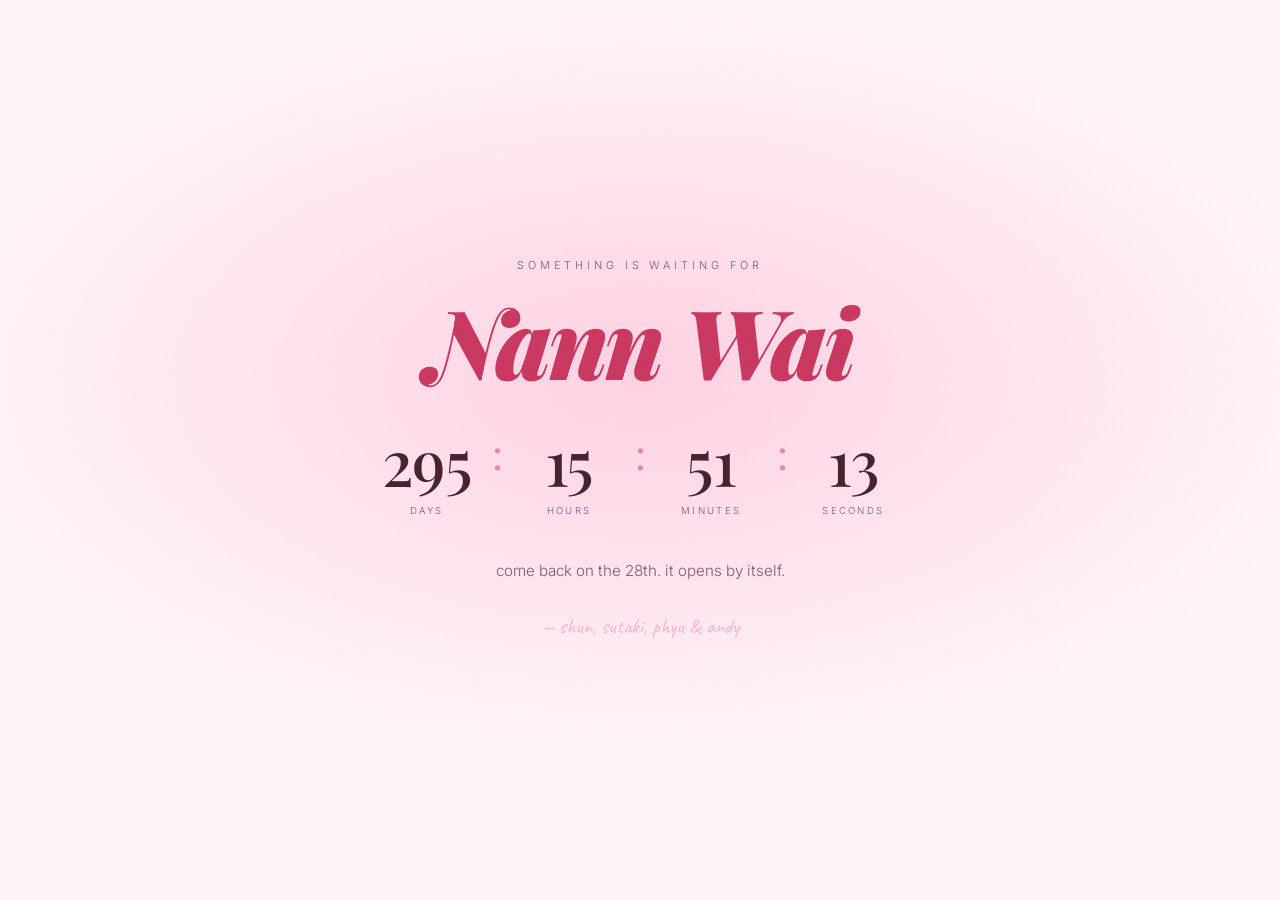
==== index.html @ 047a6dd8 "Add Nann Wai's birthday website A static, no-build birthday site. Shows a countdown until midnight J" ====
<!DOCTYPE html>
<html lang="en" data-theme="blush">
<head>
<meta charset="UTF-8">
<meta name="viewport" content="width=device-width, initial-scale=1, viewport-fit=cover">
<title>for nann wai</title>
<meta name="description" content="a small place made for nann wai.">
<meta name="robots" content="noindex, nofollow">
<meta name="theme-color" content="#fff6f9">
<link rel="icon" href="data:image/svg+xml,<svg xmlns='http://www.w3.org/2000/svg' viewBox='0 0 100 100'><text y='.9em' font-size='90'>&#10084;&#65039;</text></svg>">
<link rel="preconnect" href="https://fonts.googleapis.com">
<link rel="preconnect" href="https://fonts.gstatic.com" crossorigin>
<link href="https://fonts.googleapis.com/css2?family=Playfair+Display:ital,wght@0,500;0,700;0,900;1,500;1,700&family=Inter:wght@300;400;500;600&family=Caveat:wght@500;600&family=Noto+Sans+Myanmar:wght@400;500&display=swap" rel="stylesheet">
<link rel="stylesheet" href="assets/css/style.css">
</head>
<body>

<!-- film grain overlay, sits above everything, ignores clicks -->
<div class="grain" aria-hidden="true"></div>

<!-- ============ THE GATE (countdown before her birthday) ============ -->
<div id="gate" class="gate" hidden>
  <div class="gate-inner">
    <p class="gate-eyebrow" id="gate-eyebrow">something is waiting for</p>
    <h1 class="gate-name" id="gate-name">Nann Wai</h1>
    <div class="countdown" id="countdown" role="timer" aria-live="off">
      <div class="cd-unit"><span class="cd-num" id="cd-days">--</span><span class="cd-label">days</span></div>
      <div class="cd-sep">:</div>
      <div class="cd-unit"><span class="cd-num" id="cd-hours">--</span><span class="cd-label">hours</span></div>
      <div class="cd-sep">:</div>
      <div class="cd-unit"><span class="cd-num" id="cd-mins">--</span><span class="cd-label">minutes</span></div>
      <div class="cd-sep">:</div>
      <div class="cd-unit"><span class="cd-num" id="cd-secs">--</span><span class="cd-label">seconds</span></div>
    </div>
    <p class="gate-note" id="gate-note"></p>
    <p class="gate-sign" id="gate-sign"></p>
  </div>
</div>

<!-- ============ THE SITE ============ -->
<div id="site" class="site" hidden>

  <!-- theme picker -->
  <div class="theme-bar" id="theme-bar">
    <button class="theme-toggle" id="theme-toggle" aria-expanded="false" aria-controls="theme-list" title="change the colours">
      <span class="theme-dot" aria-hidden="true"></span>
      <span class="theme-toggle-text">colours</span>
    </button>
    <div class="theme-list" id="theme-list" hidden></div>
  </div>

  <!-- hero -->
  <header class="hero" id="top">
    <div class="hero-glow" aria-hidden="true"></div>
    <div class="wrap">
      <p class="eyebrow reveal" id="hero-eyebrow"></p>
      <h1 class="hero-title reveal" id="hero-title"></h1>
      <p class="hero-sub reveal" id="hero-sub"></p>
      <div class="hero-body reveal" id="hero-body"></div>
      <nav class="hero-nav reveal" id="hero-nav" aria-label="sections"></nav>
    </div>
    <div class="scroll-hint reveal" aria-hidden="true"><span></span></div>
  </header>

  <main>
    <!-- videos — the first thing she sees -->
    <section class="section" id="videos">
      <div class="wrap">
        <p class="eyebrow reveal">no. 01</p>
        <h2 class="section-title reveal" id="videos-title"></h2>
        <p class="section-lede reveal" id="videos-lede"></p>
        <div class="video-grid" id="video-grid"></div>
      </div>
    </section>

    <!-- letters -->
    <section class="section section-alt" id="letters">
      <div class="wrap">
        <p class="eyebrow reveal">no. 02</p>
        <h2 class="section-title reveal" id="letters-title"></h2>
        <p class="section-lede reveal" id="letters-lede"></p>
        <div class="letter-grid" id="letter-grid"></div>
      </div>
    </section>

    <!-- open when -->
    <section class="section" id="openwhen">
      <div class="wrap">
        <p class="eyebrow reveal">no. 03</p>
        <h2 class="section-title reveal" id="ow-title"></h2>
        <p class="section-lede reveal" id="ow-lede"></p>
        <div class="env-grid" id="env-grid"></div>
        <p class="ow-foot reveal" id="ow-foot"></p>
      </div>
    </section>

    <!-- photos -->
    <section class="section section-alt" id="photos">
      <div class="wrap">
        <p class="eyebrow reveal">no. 04</p>
        <h2 class="section-title reveal" id="photos-title"></h2>
        <p class="section-lede reveal" id="photos-lede"></p>
        <div class="photo-grid" id="photo-grid"></div>
      </div>
    </section>

    <!-- music -->
    <section class="section" id="music">
      <div class="wrap">
        <p class="eyebrow reveal">no. 05</p>
        <h2 class="section-title reveal" id="music-title"></h2>
        <p class="section-lede reveal" id="music-lede"></p>
        <div class="track-list" id="track-list"></div>
      </div>
    </section>

    <!-- closing -->
    <section class="section closing" id="closing">
      <div class="wrap">
        <h2 class="closing-title reveal" id="closing-title"></h2>
        <div class="closing-body reveal" id="closing-body"></div>
        <p class="closing-sign reveal" id="closing-sign"></p>
      </div>
    </section>
  </main>

  <footer class="footer">
    <div class="wrap">
      <p id="footer-next" class="footer-next"></p>
      <p class="footer-made" id="footer-made"></p>
    </div>
  </footer>
</div>

<!-- ============ READER (opens letters + envelopes) ============ -->
<div class="reader" id="reader" hidden role="dialog" aria-modal="true" aria-labelledby="reader-title">
  <div class="reader-backdrop" data-close></div>
  <article class="reader-card" role="document">
    <button class="reader-close" id="reader-close" aria-label="close">&times;</button>
    <p class="reader-eyebrow" id="reader-eyebrow"></p>
    <h3 class="reader-title" id="reader-title"></h3>
    <div class="reader-body" id="reader-body"></div>
    <div class="reader-photos" id="reader-photos"></div>
    <p class="reader-sign" id="reader-sign"></p>
    <p class="reader-meta" id="reader-meta"></p>
  </article>
</div>

<!-- ============ LIGHTBOX (photos) ============ -->
<div class="lightbox" id="lightbox" hidden role="dialog" aria-modal="true" aria-label="photo">
  <div class="reader-backdrop" data-close></div>
  <button class="lb-close" id="lb-close" aria-label="close">&times;</button>
  <button class="lb-nav lb-prev" id="lb-prev" aria-label="previous photo">&#8249;</button>
  <button class="lb-nav lb-next" id="lb-next" aria-label="next photo">&#8250;</button>
  <figure class="lb-figure">
    <img id="lb-img" alt="">
    <figcaption id="lb-cap"></figcaption>
  </figure>
</div>

<script src="assets/js/content.js"></script>
<script src="assets/js/app.js"></script>
</body>
</html>
---- assets/css/style.css ----
/* ============================================================
   for nann wai — stylesheet
   You probably never need to edit this file.
   To change colours, open assets/js/content.js and set `theme`.
   ============================================================ */

/* ---------- THEME 1: blush (default) — baby pink, soft and sweet ---------- */
:root,
:root[data-theme="blush"] {
  --bg:        #fff6f9;
  --bg-2:      #ffeaf1;
  --surface:   rgba(200, 60, 110, 0.052);
  --surface-2: rgba(200, 60, 110, 0.095);
  --text:      #46212f;
  --muted:     #86556a;
  --accent:    #c9375f;
  --accent-2:  #ffb3cd;
  --line:      rgba(70, 33, 47, 0.13);
  --glow:      rgba(255, 158, 195, 0.42);
  --grain-op:  0.028;
  --shadow:    0 26px 60px rgba(200, 90, 130, 0.16);
  color-scheme: light;
}

/* ---------- THEME 2: sky — baby blue ---------- */
:root[data-theme="sky"] {
  --bg:        #f4faff;
  --bg-2:      #e4f1fd;
  --surface:   rgba(30, 90, 150, 0.05);
  --surface-2: rgba(30, 90, 150, 0.09);
  --text:      #1e3247;
  --muted:     #547090;
  --accent:    #2270ae;
  --accent-2:  #a5d6f7;
  --line:      rgba(30, 50, 71, 0.13);
  --glow:      rgba(150, 205, 248, 0.45);
  --grain-op:  0.028;
  --shadow:    0 26px 60px rgba(60, 120, 180, 0.16);
  color-scheme: light;
}

/* ---------- THEME 3: lavender — soft purple ---------- */
:root[data-theme="lavender"] {
  --bg:        #faf7ff;
  --bg-2:      #f0e9fd;
  --surface:   rgba(110, 70, 180, 0.05);
  --surface-2: rgba(110, 70, 180, 0.09);
  --text:      #322349;
  --muted:     #6a5a87;
  --accent:    #7c4fd0;
  --accent-2:  #c9b2f2;
  --line:      rgba(50, 35, 73, 0.13);
  --glow:      rgba(196, 168, 248, 0.42);
  --grain-op:  0.028;
  --shadow:    0 26px 60px rgba(120, 90, 190, 0.16);
  color-scheme: light;
}

/* ---------- THEME 4: mint — soft green ---------- */
:root[data-theme="mint"] {
  --bg:        #f3fcf8;
  --bg-2:      #e2f7ee;
  --surface:   rgba(20, 110, 85, 0.05);
  --surface-2: rgba(20, 110, 85, 0.09);
  --text:      #1b3c32;
  --muted:     #4c7265;
  --accent:    #16805e;
  --accent-2:  #9adcc4;
  --line:      rgba(27, 60, 50, 0.13);
  --glow:      rgba(155, 228, 202, 0.45);
  --grain-op:  0.028;
  --shadow:    0 26px 60px rgba(50, 150, 120, 0.15);
  color-scheme: light;
}

/* ---------- THEME 5: butter — warm cream ---------- */
:root[data-theme="butter"] {
  --bg:        #fffbf1;
  --bg-2:      #fff3dc;
  --surface:   rgba(150, 105, 20, 0.055);
  --surface-2: rgba(150, 105, 20, 0.1);
  --text:      #443318;
  --muted:     #77613c;
  --accent:    #99620b;
  --accent-2:  #ffd98a;
  --line:      rgba(68, 51, 24, 0.13);
  --glow:      rgba(255, 219, 150, 0.5);
  --grain-op:  0.028;
  --shadow:    0 26px 60px rgba(170, 130, 50, 0.15);
  color-scheme: light;
}

/* ---------- THEME 6: cherry — her red, softened ---------- */
:root[data-theme="cherry"] {
  --bg:        #fff8f6;
  --bg-2:      #ffece8;
  --surface:   rgba(190, 60, 55, 0.05);
  --surface-2: rgba(190, 60, 55, 0.09);
  --text:      #3f1a18;
  --muted:     #814d47;
  --accent:    #c73448;
  --accent-2:  #ffb2a8;
  --line:      rgba(63, 26, 24, 0.13);
  --glow:      rgba(255, 178, 168, 0.42);
  --grain-op:  0.028;
  --shadow:    0 26px 60px rgba(200, 90, 80, 0.16);
  color-scheme: light;
}

/* ---------- THEME 7: midnight — soft dark, for reading at 2am ---------- */
:root[data-theme="midnight"] {
  --bg:        #14121f;
  --bg-2:      #1c1930;
  --surface:   rgba(255, 255, 255, 0.05);
  --surface-2: rgba(255, 255, 255, 0.088);
  --text:      #f0ecfa;
  --muted:     #b0a7c9;
  --accent:    #f291b8;
  --accent-2:  #a9c8f5;
  --line:      rgba(255, 255, 255, 0.13);
  --glow:      rgba(240, 145, 185, 0.22);
  --grain-op:  0.045;
  --shadow:    0 30px 70px rgba(0, 0, 0, 0.5);
  color-scheme: dark;
}

/* ============================ base ============================ */
* { box-sizing: border-box; }

html { -webkit-text-size-adjust: 100%; scroll-behavior: smooth; }

body {
  margin: 0;
  background: var(--bg);
  color: var(--text);
  font-family: "Inter", -apple-system, BlinkMacSystemFont, "Segoe UI", sans-serif;
  font-size: 16px;
  line-height: 1.7;
  font-weight: 300;
  -webkit-font-smoothing: antialiased;
  overflow-x: hidden;
  transition: background 0.6s ease, color 0.6s ease;
}

body.locked { overflow: hidden; }

img { max-width: 100%; display: block; }
[hidden] { display: none !important; }

.wrap {
  width: min(1080px, calc(100% - 2.5rem));
  margin: 0 auto;
}

::selection { background: var(--accent); color: #fff; }

:focus-visible {
  outline: 2px solid var(--accent);
  outline-offset: 3px;
  border-radius: 8px;
}

/* film grain */
.grain {
  position: fixed;
  inset: -50%;
  z-index: 9999;
  pointer-events: none;
  opacity: var(--grain-op);
  background-image: url("data:image/svg+xml,%3Csvg xmlns='http://www.w3.org/2000/svg' width='200' height='200'%3E%3Cfilter id='n'%3E%3CfeTurbulence type='fractalNoise' baseFrequency='0.85' numOctaves='3'/%3E%3C/filter%3E%3Crect width='200' height='200' filter='url(%23n)'/%3E%3C/svg%3E");
  animation: grainmove 0.8s steps(4) infinite;
}
@keyframes grainmove {
  0%   { transform: translate(0, 0); }
  25%  { transform: translate(-2%, 1%); }
  50%  { transform: translate(1%, -2%); }
  75%  { transform: translate(-1%, -1%); }
  100% { transform: translate(2%, 1%); }
}

/* shared type */
.eyebrow {
  font-size: 0.7rem;
  letter-spacing: 0.34em;
  text-transform: uppercase;
  color: var(--accent);
  font-weight: 500;
  margin: 0 0 1.2rem;
}

.section-title {
  font-family: "Playfair Display", Georgia, serif;
  font-weight: 700;
  font-size: clamp(2.1rem, 6vw, 3.6rem);
  line-height: 1.06;
  letter-spacing: -0.02em;
  margin: 0 0 1rem;
}

.section-lede {
  color: var(--muted);
  max-width: 46ch;
  margin: 0 0 3rem;
  font-size: 1.02rem;
}

.section { padding: clamp(4.5rem, 11vw, 8.5rem) 0; }
.section-alt { background: var(--bg-2); }

/* scroll reveal */
.reveal {
  opacity: 0;
  transform: translateY(22px);
  transition: opacity 0.9s cubic-bezier(.22,.61,.36,1), transform 0.9s cubic-bezier(.22,.61,.36,1);
}
.reveal.in { opacity: 1; transform: none; }

/* ============================ gate ============================ */
.gate {
  position: fixed;
  inset: 0;
  z-index: 500;
  display: grid;
  place-items: center;
  padding: 2rem 1.25rem;
  background:
    radial-gradient(ellipse 80% 60% at 50% 42%, var(--glow), transparent 70%),
    var(--bg);
  text-align: center;
}

.gate-inner { max-width: 720px; animation: fadein 1.6s ease both; }
@keyframes fadein { from { opacity: 0; transform: translateY(14px); } to { opacity: 1; } }

.gate-eyebrow {
  font-size: 0.68rem;
  letter-spacing: 0.36em;
  text-transform: uppercase;
  color: var(--muted);
  margin: 0 0 1.1rem;
}

.gate-name {
  font-family: "Playfair Display", Georgia, serif;
  font-weight: 900;
  font-style: italic;
  font-size: clamp(2.8rem, 12vw, 6rem);
  line-height: 1;
  letter-spacing: -0.03em;
  margin: 0 0 2.6rem;
  color: var(--accent);
}

.countdown {
  display: flex;
  align-items: flex-start;
  justify-content: center;
  gap: clamp(0.3rem, 2vw, 1.1rem);
  margin-bottom: 2.4rem;
}

.cd-unit { min-width: clamp(52px, 15vw, 96px); }

.cd-num {
  display: block;
  font-family: "Playfair Display", Georgia, serif;
  font-weight: 500;
  font-size: clamp(2.1rem, 9vw, 4rem);
  line-height: 1;
  font-variant-numeric: tabular-nums;
  letter-spacing: -0.02em;
}

.cd-label {
  display: block;
  margin-top: 0.6rem;
  font-size: 0.6rem;
  letter-spacing: 0.24em;
  text-transform: uppercase;
  color: var(--muted);
}

.cd-sep {
  font-family: "Playfair Display", Georgia, serif;
  font-size: clamp(1.4rem, 6vw, 2.6rem);
  line-height: 1.15;
  color: var(--accent);
  opacity: 0.5;
}

.gate-note {
  color: var(--muted);
  max-width: 34ch;
  margin: 0 auto 1.6rem;
  font-size: 0.95rem;
}

.gate-sign {
  font-family: "Caveat", cursive;
  font-size: 1.3rem;
  color: var(--accent-2);
  margin: 0;
}

/* ============================ hero ============================ */
.hero {
  position: relative;
  min-height: 100svh;
  display: flex;
  flex-direction: column;
  justify-content: center;
  padding: 7rem 0 5rem;
  overflow: hidden;
}

.hero-glow {
  position: absolute;
  inset: 0;
  background: radial-gradient(ellipse 70% 55% at 22% 32%, var(--glow), transparent 68%);
  pointer-events: none;
}

.hero .wrap { position: relative; }

.hero-title {
  font-family: "Playfair Display", Georgia, serif;
  font-weight: 900;
  font-style: italic;
  font-size: clamp(3.2rem, 15vw, 9rem);
  line-height: 0.92;
  letter-spacing: -0.04em;
  margin: 0 0 1.4rem;
  transition-delay: 0.1s;
}

.hero-sub {
  font-family: "Playfair Display", Georgia, serif;
  font-size: clamp(1.1rem, 3.2vw, 1.7rem);
  font-style: italic;
  color: var(--accent);
  margin: 0 0 2.2rem;
  transition-delay: 0.2s;
}

.hero-body {
  max-width: 52ch;
  color: var(--muted);
  font-size: 1.05rem;
  transition-delay: 0.3s;
}
.hero-body p { margin: 0 0 1rem; }

.hero-nav {
  display: flex;
  flex-wrap: wrap;
  gap: 0.6rem;
  margin-top: 2.8rem;
  transition-delay: 0.4s;
}

.hero-nav a {
  color: var(--text);
  text-decoration: none;
  font-size: 0.78rem;
  letter-spacing: 0.14em;
  text-transform: uppercase;
  padding: 0.7rem 1.2rem;
  border: 1px solid var(--line);
  border-radius: 100px;
  transition: border-color 0.3s, color 0.3s, background 0.3s;
}
.hero-nav a:hover {
  border-color: var(--accent);
  color: var(--accent);
  background: var(--surface);
}

.scroll-hint {
  position: absolute;
  bottom: 2.2rem;
  left: 50%;
  transform: translateX(-50%);
  width: 1px;
  height: 46px;
  background: var(--line);
  overflow: hidden;
  transition-delay: 0.8s;
}
.scroll-hint span {
  position: absolute;
  inset: 0;
  background: var(--accent);
  animation: scrolldrop 2.4s ease-in-out infinite;
}
@keyframes scrolldrop {
  0%   { transform: translateY(-100%); }
  60%, 100% { transform: translateY(100%); }
}

/* ============================ letters ============================ */
.letter-grid {
  display: grid;
  grid-template-columns: repeat(auto-fill, minmax(250px, 1fr));
  gap: 1.1rem;
}

.letter-card {
  position: relative;
  text-align: left;
  background: var(--surface);
  border: 1px solid var(--line);
  border-radius: 18px;
  padding: 2rem 1.6rem 1.7rem;
  color: inherit;
  font: inherit;
  cursor: pointer;
  overflow: hidden;
  transition: transform 0.45s cubic-bezier(.22,.61,.36,1), border-color 0.45s, background 0.45s;
}
.letter-card::before {
  content: "";
  position: absolute;
  top: 0; left: 0;
  width: 100%;
  height: 2px;
  background: var(--accent);
  transform: scaleX(0);
  transform-origin: left;
  transition: transform 0.5s cubic-bezier(.22,.61,.36,1);
}
.letter-card:hover {
  transform: translateY(-5px);
  border-color: var(--accent);
  background: var(--surface-2);
}
.letter-card:hover::before { transform: scaleX(1); }

.lc-from {
  font-family: "Playfair Display", Georgia, serif;
  font-size: 1.5rem;
  font-weight: 700;
  margin: 0 0 0.2rem;
  line-height: 1.2;
}
.lc-role {
  font-size: 0.66rem;
  letter-spacing: 0.2em;
  text-transform: uppercase;
  color: var(--accent);
  margin: 0 0 1.1rem;
}
.lc-preview {
  color: var(--muted);
  font-size: 0.92rem;
  margin: 0 0 1.4rem;
  display: -webkit-box;
  -webkit-line-clamp: 3;
  -webkit-box-orient: vertical;
  line-clamp: 3;
  overflow: hidden;
}
.lc-open {
  font-size: 0.68rem;
  letter-spacing: 0.2em;
  text-transform: uppercase;
  color: var(--text);
  opacity: 0.6;
}

/* ============================ open when ============================ */
.env-grid {
  display: grid;
  grid-template-columns: repeat(auto-fill, minmax(215px, 1fr));
  gap: 1.1rem;
}

.env {
  position: relative;
  text-align: center;
  background: var(--surface);
  border: 1px solid var(--line);
  border-radius: 18px;
  padding: 2.6rem 1.3rem 1.9rem;
  color: inherit;
  font: inherit;
  cursor: pointer;
  transition: transform 0.45s cubic-bezier(.22,.61,.36,1), border-color 0.45s, background 0.45s;
}
.env:hover {
  transform: translateY(-5px) rotate(-0.5deg);
  border-color: var(--accent);
  background: var(--surface-2);
}

/* the wax seal */
.env-seal {
  width: 46px;
  height: 46px;
  margin: 0 auto 1.2rem;
  border-radius: 50%;
  display: grid;
  place-items: center;
  background: var(--accent);
  color: #fff;
  font-family: "Playfair Display", Georgia, serif;
  font-size: 1.1rem;
  font-style: italic;
  box-shadow: 0 0 0 4px color-mix(in srgb, var(--accent) 22%, transparent);
  transition: transform 0.5s cubic-bezier(.34,1.56,.64,1), opacity 0.4s;
}
.env:hover .env-seal { transform: scale(1.1) rotate(8deg); }

.env.opened .env-seal {
  background: transparent;
  color: var(--accent);
  border: 1px dashed var(--accent);
  box-shadow: none;
  opacity: 0.75;
}

.env-title {
  font-family: "Playfair Display", Georgia, serif;
  font-size: 1.12rem;
  font-weight: 500;
  font-style: italic;
  line-height: 1.35;
  margin: 0;
}

.env-status {
  display: block;
  margin-top: 1rem;
  font-size: 0.63rem;
  letter-spacing: 0.18em;
  text-transform: uppercase;
  color: var(--muted);
  min-height: 1em;
}

.ow-foot {
  margin-top: 3rem;
  color: var(--muted);
  font-family: "Caveat", cursive;
  font-size: 1.25rem;
  text-align: center;
}

/* ============================ photos ============================ */
.photo-grid {
  display: grid;
  grid-template-columns: repeat(auto-fill, minmax(230px, 1fr));
  gap: 1rem;
}

.photo {
  position: relative;
  aspect-ratio: 4 / 5;
  background: var(--surface);
  border: 1px solid var(--line);
  border-radius: 16px;
  overflow: hidden;
  cursor: pointer;
  padding: 0;
  transition: transform 0.5s cubic-bezier(.22,.61,.36,1);
}
.photo img {
  width: 100%;
  height: 100%;
  object-fit: cover;
  filter: saturate(0.94) contrast(1.04);
  transition: transform 0.9s cubic-bezier(.22,.61,.36,1), filter 0.6s;
}
.photo:hover { transform: translateY(-4px); }
.photo:hover img { transform: scale(1.05); filter: saturate(1.05) contrast(1.02); }

.photo-cap {
  position: absolute;
  left: 0; right: 0; bottom: 0;
  padding: 2.4rem 1rem 0.9rem;
  background: linear-gradient(transparent, rgba(0,0,0,0.78));
  color: #fff;
  font-family: "Caveat", cursive;
  font-size: 1.1rem;
  text-align: left;
  opacity: 0;
  transform: translateY(8px);
  transition: opacity 0.4s, transform 0.4s;
}
.photo:hover .photo-cap, .photo:focus-visible .photo-cap { opacity: 1; transform: none; }

/* empty photo slot — an undeveloped frame */
.photo.empty {
  display: grid;
  place-items: center;
  cursor: default;
  border-style: dashed;
  background: var(--surface);
}
.photo.empty:hover { transform: none; }
.photo.empty span {
  font-family: "Caveat", cursive;
  color: var(--muted);
  font-size: 1.05rem;
  opacity: 0.6;
}

/* ============================ music ============================ */
.track-list {
  display: grid;
  gap: 0.7rem;
  max-width: 720px;
}

.track {
  display: flex;
  align-items: center;
  gap: 1.1rem;
  width: 100%;
  text-align: left;
  background: var(--surface);
  border: 1px solid var(--line);
  border-radius: 18px;
  padding: 1.1rem 1.3rem;
  color: inherit;
  font: inherit;
  text-decoration: none;
  cursor: pointer;
  transition: border-color 0.35s, background 0.35s, transform 0.35s;
}
.track:hover {
  border-color: var(--accent);
  background: var(--surface-2);
  transform: translateX(5px);
}

.track-play {
  flex: none;
  width: 36px;
  height: 36px;
  border-radius: 50%;
  display: grid;
  place-items: center;
  background: var(--accent);
  color: #fff;
  font-size: 0.7rem;
  padding-left: 3px;
}

.track-meta { min-width: 0; }
.track-title {
  font-family: "Playfair Display", Georgia, serif;
  font-size: 1.08rem;
  margin: 0;
  line-height: 1.3;
}
.track-artist {
  margin: 0.1rem 0 0;
  font-size: 0.78rem;
  color: var(--muted);
  letter-spacing: 0.05em;
}

.track-embed {
  grid-column: 1 / -1;
  aspect-ratio: 16 / 9;
  border-radius: 18px;
  overflow: hidden;
  border: 1px solid var(--line);
}
.track-embed iframe { width: 100%; height: 100%; border: 0; display: block; }

/* ============================ closing ============================ */
.closing { text-align: center; padding-bottom: 6rem; }
.closing-title {
  font-family: "Playfair Display", Georgia, serif;
  font-style: italic;
  font-weight: 700;
  font-size: clamp(2rem, 7vw, 4rem);
  line-height: 1.1;
  margin: 0 0 2rem;
  color: var(--accent);
}
.closing-body {
  max-width: 46ch;
  margin: 0 auto;
  color: var(--muted);
  font-size: 1.05rem;
}
.closing-body p { margin: 0 0 1rem; }
.closing-sign {
  font-family: "Caveat", cursive;
  font-size: 1.7rem;
  color: var(--text);
  margin-top: 2.4rem;
}

/* ============================ footer ============================ */
.footer {
  border-top: 1px solid var(--line);
  padding: 2.4rem 0 3.2rem;
  text-align: center;
}
.footer-next {
  font-size: 0.72rem;
  letter-spacing: 0.2em;
  text-transform: uppercase;
  color: var(--muted);
  margin: 0 0 0.6rem;
}
.footer-made {
  font-family: "Caveat", cursive;
  font-size: 1.15rem;
  color: var(--accent);
  margin: 0;
}

/* ============================ theme picker ============================ */
.theme-bar {
  position: fixed;
  top: 1.1rem;
  right: 1.1rem;
  z-index: 400;
}

.theme-toggle {
  display: flex;
  align-items: center;
  gap: 0.55rem;
  background: color-mix(in srgb, var(--bg) 78%, transparent);
  -webkit-backdrop-filter: blur(14px);
  backdrop-filter: blur(14px);
  border: 1px solid var(--line);
  border-radius: 100px;
  padding: 0.5rem 0.95rem 0.5rem 0.6rem;
  color: var(--text);
  font: inherit;
  font-size: 0.7rem;
  letter-spacing: 0.16em;
  text-transform: uppercase;
  cursor: pointer;
  transition: border-color 0.3s;
}
.theme-toggle:hover { border-color: var(--accent); }
.theme-dot {
  width: 13px;
  height: 13px;
  border-radius: 50%;
  background: var(--accent);
  flex: none;
}

.theme-list {
  position: absolute;
  top: calc(100% + 0.55rem);
  right: 0;
  background: color-mix(in srgb, var(--bg) 92%, transparent);
  -webkit-backdrop-filter: blur(18px);
  backdrop-filter: blur(18px);
  border: 1px solid var(--line);
  border-radius: 18px;
  padding: 0.45rem;
  display: grid;
  gap: 0.15rem;
  min-width: 168px;
  box-shadow: var(--shadow);
  animation: fadein 0.3s ease both;
}

.theme-opt {
  display: flex;
  align-items: center;
  gap: 0.65rem;
  width: 100%;
  background: none;
  border: 0;
  border-radius: 7px;
  padding: 0.55rem 0.7rem;
  color: var(--text);
  font: inherit;
  font-size: 0.8rem;
  text-align: left;
  cursor: pointer;
  transition: background 0.2s;
}
.theme-opt:hover { background: var(--surface-2); }
.theme-opt[aria-current="true"] { color: var(--accent); }
.theme-opt i {
  width: 15px;
  height: 15px;
  border-radius: 50%;
  flex: none;
  border: 1px solid var(--line);
}

/* ============================ reader (letter modal) ============================ */
.reader, .lightbox {
  position: fixed;
  inset: 0;
  z-index: 600;
  display: grid;
  place-items: center;
  padding: 1.25rem;
}

.reader-backdrop {
  position: absolute;
  inset: 0;
  background: rgba(0, 0, 0, 0.75);
  -webkit-backdrop-filter: blur(6px);
  backdrop-filter: blur(6px);
  animation: fadein 0.35s ease both;
}

.reader-card {
  position: relative;
  width: min(660px, 100%);
  max-height: 86svh;
  overflow-y: auto;
  overscroll-behavior: contain;
  background: var(--bg-2);
  border: 1px solid var(--line);
  border-radius: 24px;
  padding: clamp(2rem, 5vw, 3.4rem);
  box-shadow: var(--shadow);
  animation: readerin 0.5s cubic-bezier(.22,.61,.36,1) both;
}
@keyframes readerin {
  from { opacity: 0; transform: translateY(24px) scale(0.985); }
  to   { opacity: 1; transform: none; }
}

.reader-close {
  position: sticky;
  top: 0;
  float: right;
  margin: -0.6rem -0.6rem 0 1rem;
  width: 38px;
  height: 38px;
  border-radius: 50%;
  border: 1px solid var(--line);
  background: var(--surface);
  color: var(--text);
  font-size: 1.4rem;
  line-height: 1;
  cursor: pointer;
  transition: border-color 0.3s, color 0.3s;
}
.reader-close:hover { border-color: var(--accent); color: var(--accent); }

.reader-eyebrow {
  font-size: 0.66rem;
  letter-spacing: 0.26em;
  text-transform: uppercase;
  color: var(--accent);
  margin: 0 0 0.9rem;
}

.reader-title {
  font-family: "Playfair Display", Georgia, serif;
  font-weight: 700;
  font-style: italic;
  font-size: clamp(1.7rem, 5vw, 2.6rem);
  line-height: 1.12;
  margin: 0 0 2rem;
}

.reader-body {
  font-family: "Playfair Display", Georgia, serif;
  font-size: 1.09rem;
  line-height: 1.95;
  font-weight: 500;
}
.reader-body p { margin: 0 0 1.35rem; }
.reader-body em { color: var(--accent); font-style: italic; }

.reader-sign {
  font-family: "Caveat", cursive;
  font-size: 1.7rem;
  color: var(--accent);
  margin: 2.2rem 0 0;
}

.reader-meta {
  margin: 2.2rem 0 0;
  padding-top: 1.2rem;
  border-top: 1px solid var(--line);
  font-size: 0.66rem;
  letter-spacing: 0.16em;
  text-transform: uppercase;
  color: var(--muted);
}

/* ============================ lightbox ============================ */
.lb-figure {
  position: relative;
  margin: 0;
  max-width: min(1000px, 100%);
  animation: readerin 0.45s cubic-bezier(.22,.61,.36,1) both;
}
.lb-figure img {
  max-height: 78svh;
  width: auto;
  margin: 0 auto;
  border-radius: 18px;
  box-shadow: var(--shadow);
}
.lb-figure figcaption {
  margin-top: 1.1rem;
  text-align: center;
  color: #f6ece9;
  font-family: "Caveat", cursive;
  font-size: 1.3rem;
}

.lb-close, .lb-nav {
  position: absolute;
  z-index: 2;
  background: rgba(255, 255, 255, 0.08);
  border: 1px solid rgba(255, 255, 255, 0.2);
  color: #fff;
  border-radius: 50%;
  cursor: pointer;
  display: grid;
  place-items: center;
  transition: background 0.3s;
}
.lb-close:hover, .lb-nav:hover { background: rgba(255, 255, 255, 0.2); }

.lb-close {
  top: 1.1rem; right: 1.1rem;
  width: 42px; height: 42px;
  font-size: 1.5rem; line-height: 1;
}
.lb-nav {
  top: 50%;
  transform: translateY(-50%);
  width: 46px; height: 46px;
  font-size: 1.8rem; line-height: 1;
}
.lb-prev { left: 1rem; }
.lb-next { right: 1rem; }

/* ============================ small screens ============================ */
@media (max-width: 640px) {
  .countdown { gap: 0.15rem; }
  .cd-sep { display: none; }
  .cd-unit {
    min-width: 0;
    flex: 1 1 22%;
    background: var(--surface);
    border: 1px solid var(--line);
    border-radius: 18px;
    padding: 0.8rem 0.2rem 0.7rem;
  }
  .env-grid, .letter-grid { grid-template-columns: repeat(auto-fill, minmax(150px, 1fr)); }
  .photo-grid { grid-template-columns: repeat(2, 1fr); gap: 0.6rem; }
  .theme-toggle-text { display: none; }
  .theme-toggle { padding: 0.55rem; }
  .lb-nav { width: 40px; height: 40px; }
  .lb-prev { left: 0.3rem; }
  .lb-next { right: 0.3rem; }
}

/* respect people who don't want motion */
@media (prefers-reduced-motion: reduce) {
  *, *::before, *::after {
    animation-duration: 0.01ms !important;
    animation-iteration-count: 1 !important;
    transition-duration: 0.01ms !important;
    scroll-behavior: auto !important;
  }
  .reveal { opacity: 1; transform: none; }
  .grain { animation: none; }
}

/* ============================ videos ============================ */
.video-grid {
  display: grid;
  grid-template-columns: repeat(auto-fit, minmax(320px, 1fr));
  gap: 1.2rem;
}

.video-card {
  background: var(--surface);
  border: 1px solid var(--line);
  border-radius: 18px;
  overflow: hidden;
}

.video-frame {
  position: relative;
  width: 100%;
  aspect-ratio: 16 / 9;
  background: var(--surface-2);
  border: 0;
  border-bottom: 1px solid var(--line);
  padding: 0;
  display: grid;
  place-items: center;
  cursor: pointer;
  color: inherit;
  font: inherit;
  overflow: hidden;
}
.video-frame iframe,
.video-frame video { width: 100%; height: 100%; border: 0; display: block; }

.video-frame img {
  position: absolute;
  inset: 0;
  width: 100%;
  height: 100%;
  object-fit: cover;
}

.video-play {
  position: relative;
  width: 62px;
  height: 62px;
  border-radius: 50%;
  display: grid;
  place-items: center;
  background: var(--accent);
  color: #fff;
  font-size: 1.1rem;
  padding-left: 4px;
  box-shadow: 0 10px 30px color-mix(in srgb, var(--accent) 35%, transparent);
  transition: transform 0.45s cubic-bezier(.34,1.56,.64,1);
}
.video-frame:hover .video-play { transform: scale(1.12); }

/* a video slot with nothing in it yet */
.video-frame.empty {
  cursor: default;
  border-bottom-style: dashed;
}
.video-frame.empty span {
  font-family: "Caveat", cursive;
  font-size: 1.15rem;
  color: var(--muted);
  opacity: 0.7;
}

.video-meta { padding: 1.2rem 1.4rem 1.4rem; }
.video-title {
  font-family: "Playfair Display", Georgia, serif;
  font-size: 1.25rem;
  font-style: italic;
  margin: 0;
  line-height: 1.3;
}
.video-note {
  margin: 0.35rem 0 0;
  font-size: 0.86rem;
  color: var(--muted);
}

/* ============ photos inside a letter ============ */
.reader-photos {
  display: grid;
  gap: 0.7rem;
  margin-top: 2.2rem;
}
.reader-photos:empty { display: none; }
.reader-photos img {
  width: 100%;
  border-radius: 14px;
  border: 1px solid var(--line);
}
.reader-photos.two { grid-template-columns: 1fr 1fr; }

/* ============ Burmese ============ */
.is-my {
  font-family: "Noto Sans Myanmar", "Myanmar Sangam MN", "Padauk", "Myanmar Text", sans-serif;
  line-height: 2.15;
  white-space: pre-line;   /* keeps Andy's line breaks exactly as written */
  font-weight: 400;
}
.reader-body.is-my { font-size: 1.02rem; }
.lc-preview.is-my {
  line-height: 1.95;
  white-space: normal;
  font-size: 0.88rem;
}
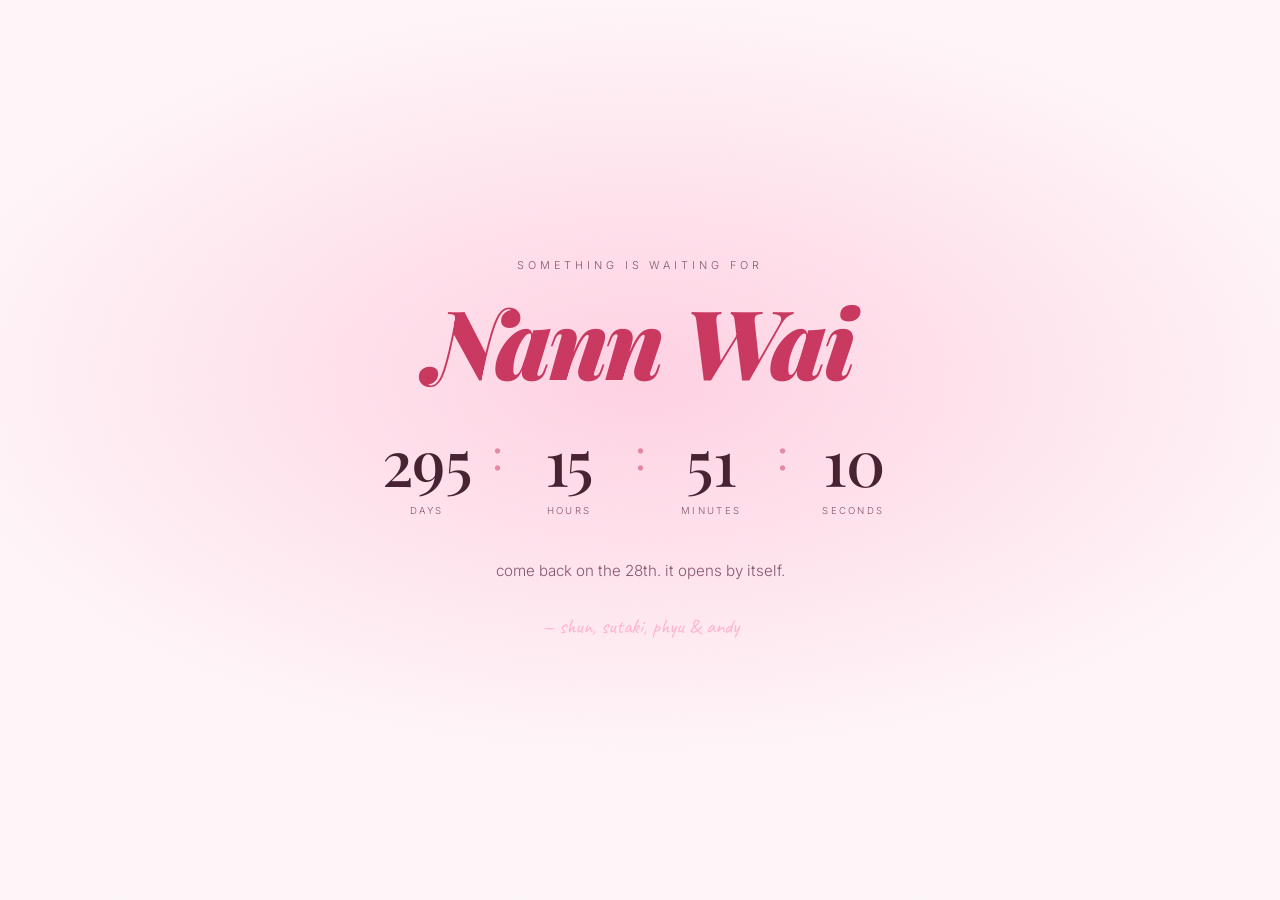
==== commit b8fc64e0: "Reframe the boyfriend's letter, trim open-when list, allow video in a letter - Letters take an optio" ====
--- a/index.html
+++ b/index.html
@@ -140,6 +140,7 @@
     <p class="reader-eyebrow" id="reader-eyebrow"></p>
     <h3 class="reader-title" id="reader-title"></h3>
     <div class="reader-body" id="reader-body"></div>
+    <div class="reader-video" id="reader-video"></div>
     <div class="reader-photos" id="reader-photos"></div>
     <p class="reader-sign" id="reader-sign"></p>
     <p class="reader-meta" id="reader-meta"></p>
--- a/assets/css/style.css
+++ b/assets/css/style.css
@@ -1082,3 +1082,15 @@
   white-space: normal;
   font-size: 0.88rem;
 }
+
+/* ============ a video inside a letter ============ */
+.reader-video {
+  margin-top: 2.2rem;
+  border-radius: 14px;
+  overflow: hidden;
+  border: 1px solid var(--line);
+  aspect-ratio: 16 / 9;
+}
+.reader-video:empty { display: none; }
+.reader-video iframe,
+.reader-video video { width: 100%; height: 100%; border: 0; display: block; }
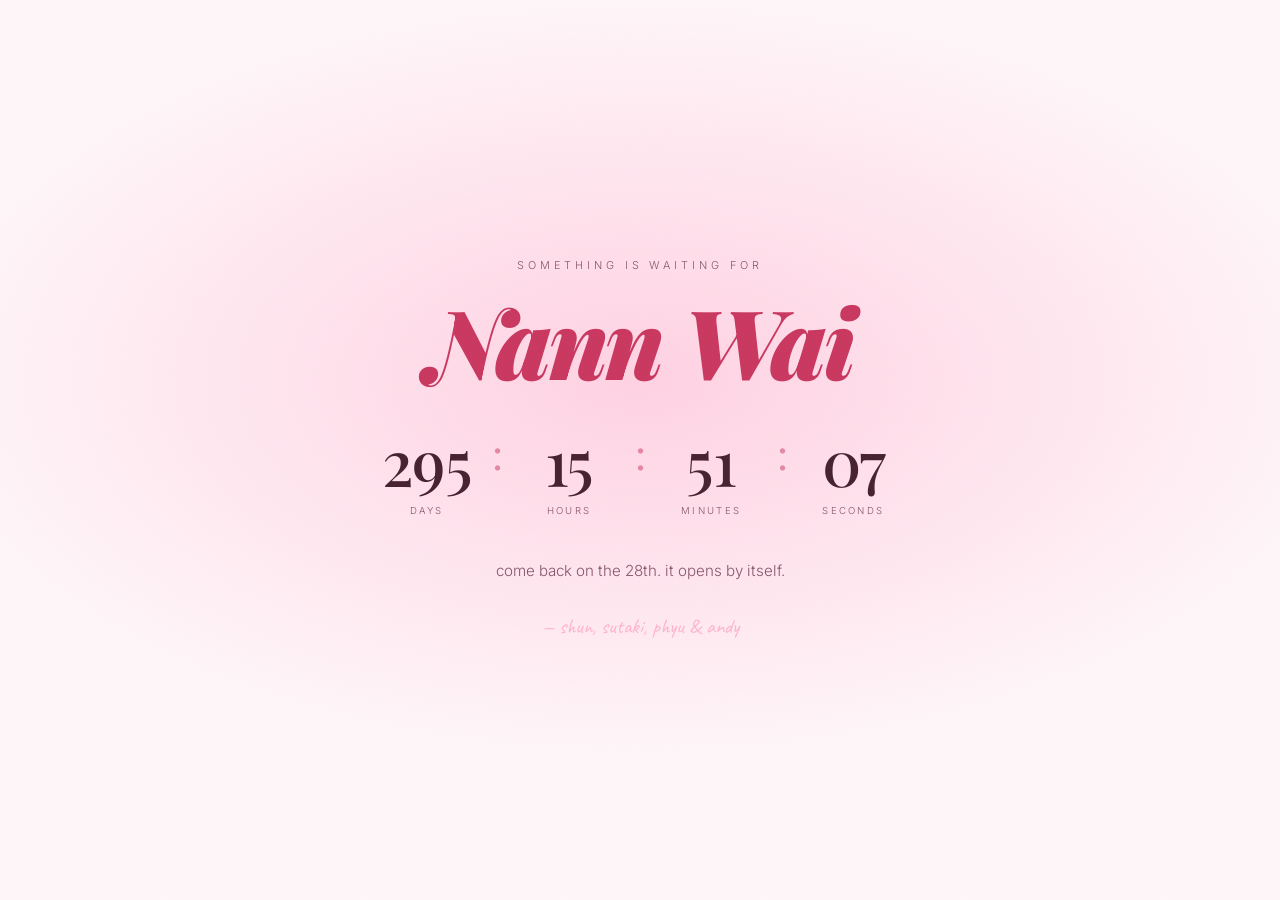
==== commit 84636831: "Replace Shun's letter with his final version His own final text, verbatim except one stray Japanese " ====
--- a/index.html
+++ b/index.html
@@ -10,7 +10,7 @@
 <link rel="icon" href="data:image/svg+xml,<svg xmlns='http://www.w3.org/2000/svg' viewBox='0 0 100 100'><text y='.9em' font-size='90'>&#10084;&#65039;</text></svg>">
 <link rel="preconnect" href="https://fonts.googleapis.com">
 <link rel="preconnect" href="https://fonts.gstatic.com" crossorigin>
-<link href="https://fonts.googleapis.com/css2?family=Playfair+Display:ital,wght@0,500;0,700;0,900;1,500;1,700&family=Inter:wght@300;400;500;600&family=Caveat:wght@500;600&family=Noto+Sans+Myanmar:wght@400;500&display=swap" rel="stylesheet">
+<link href="https://fonts.googleapis.com/css2?family=Playfair+Display:ital,wght@0,500;0,700;0,900;1,500;1,700&family=Inter:wght@300;400;500;600&family=Caveat:wght@500;600&family=Noto+Sans+Myanmar:wght@400;500&family=Noto+Serif+JP:wght@400;500&display=swap" rel="stylesheet">
 <link rel="stylesheet" href="assets/css/style.css">
 </head>
 <body>
--- a/assets/css/style.css
+++ b/assets/css/style.css
@@ -133,7 +133,7 @@
   margin: 0;
   background: var(--bg);
   color: var(--text);
-  font-family: "Inter", -apple-system, BlinkMacSystemFont, "Segoe UI", sans-serif;
+  font-family: "Inter", -apple-system, BlinkMacSystemFont, "Segoe UI", "Noto Serif JP", "Noto Sans Myanmar", sans-serif;
   font-size: 16px;
   line-height: 1.7;
   font-weight: 300;
@@ -546,15 +546,21 @@
 }
 
 /* ============================ photos ============================ */
+/* A column layout, not a fixed grid: every photo keeps its own shape, so
+   a wide group shot never gets cropped down to a portrait tile. */
 .photo-grid {
-  display: grid;
-  grid-template-columns: repeat(auto-fill, minmax(230px, 1fr));
-  gap: 1rem;
-}
+  columns: 3;
+  column-gap: 1rem;
+}
+@media (max-width: 900px) { .photo-grid { columns: 2; } }
+@media (max-width: 520px) { .photo-grid { columns: 1; } }
 
 .photo {
   position: relative;
-  aspect-ratio: 4 / 5;
+  display: block;
+  width: 100%;
+  margin: 0 0 1rem;
+  break-inside: avoid;
   background: var(--surface);
   border: 1px solid var(--line);
   border-radius: 16px;
@@ -565,8 +571,7 @@
 }
 .photo img {
   width: 100%;
-  height: 100%;
-  object-fit: cover;
+  height: auto;
   filter: saturate(0.94) contrast(1.04);
   transition: transform 0.9s cubic-bezier(.22,.61,.36,1), filter 0.6s;
 }
@@ -592,6 +597,7 @@
 .photo.empty {
   display: grid;
   place-items: center;
+  aspect-ratio: 4 / 5;
   cursor: default;
   border-style: dashed;
   background: var(--surface);
@@ -865,13 +871,25 @@
 }
 
 .reader-body {
-  font-family: "Playfair Display", Georgia, serif;
+  font-family: "Playfair Display", "Noto Serif JP", "Noto Sans Myanmar", Georgia, serif;
   font-size: 1.09rem;
   line-height: 1.95;
   font-weight: 500;
 }
-.reader-body p { margin: 0 0 1.35rem; }
+/* keeps deliberate line breaks inside a paragraph (Shun's "when I..." lines) */
+.reader-body p { margin: 0 0 1.35rem; white-space: pre-line; }
 .reader-body em { color: var(--accent); font-style: italic; }
+
+/* a line beginning "> " in content.js becomes a quoted verse */
+.reader-body blockquote {
+  margin: 2rem 0;
+  padding: 0.2rem 0 0.2rem 1.4rem;
+  border-left: 2px solid var(--accent);
+  font-style: italic;
+  color: var(--muted);
+  white-space: pre-line;
+  line-height: 1.85;
+}
 
 .reader-sign {
   font-family: "Caveat", cursive;
@@ -953,7 +971,6 @@
     padding: 0.8rem 0.2rem 0.7rem;
   }
   .env-grid, .letter-grid { grid-template-columns: repeat(auto-fill, minmax(150px, 1fr)); }
-  .photo-grid { grid-template-columns: repeat(2, 1fr); gap: 0.6rem; }
   .theme-toggle-text { display: none; }
   .theme-toggle { padding: 0.55rem; }
   .lb-nav { width: 40px; height: 40px; }
@@ -1067,7 +1084,16 @@
   border-radius: 14px;
   border: 1px solid var(--line);
 }
-.reader-photos.two { grid-template-columns: 1fr 1fr; }
+.reader-photos.two   { grid-template-columns: 1fr 1fr; }
+.reader-photos.three { grid-template-columns: repeat(3, 1fr); }
+/* in a multi-column set, crop to a common shape so the row lines up */
+.reader-photos.two img,
+.reader-photos.three img { aspect-ratio: 3 / 4; object-fit: cover; }
+
+@media (max-width: 640px) {
+  .reader-photos.three { grid-template-columns: 1fr; }
+  .reader-photos.three img { aspect-ratio: auto; }
+}
 
 /* ============ Burmese ============ */
 .is-my {
